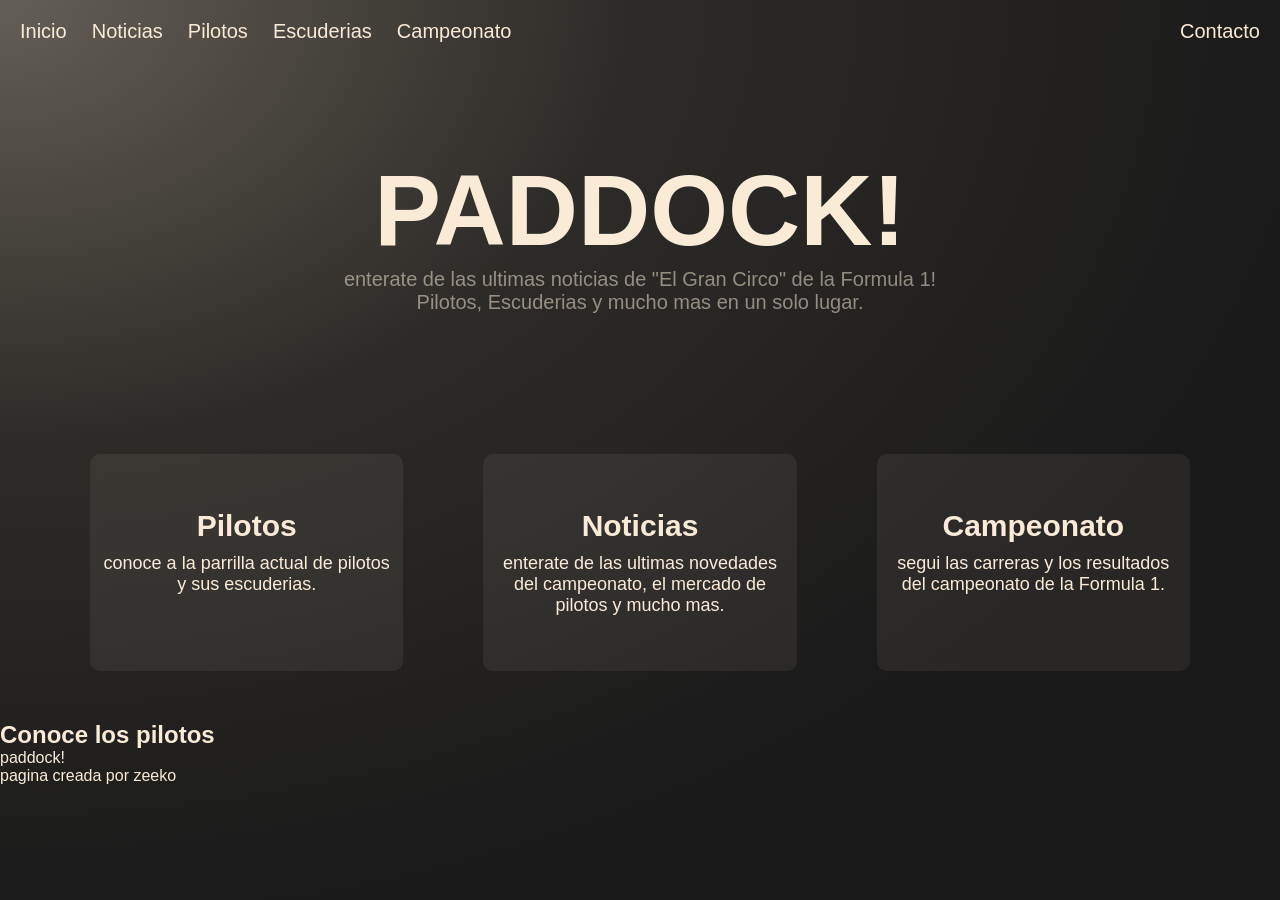
==== index.html @ 3dd5cec5 "styles.CSS aplique los primeros estilos con CSS en la pagina principal, aplique un degradado al fond" ====
<!doctype html>
<html lang="es">
  <head>
    <meta charset="UTF-8" />
    <meta name="viewport" content="width=device-width, initial-scale=1.0" />
    <title>PADDOCK!</title>
    <link rel="stylesheet" href="styles.css" />
  </head>
  <body>
    <header>
      <nav>
        <a href="index.html">Inicio</a>
        <a>Noticias</a>
        <a>Pilotos</a>
        <a>Escuderias</a>
        <a>Campeonato</a>
        <a id="a-contacto">Contacto</a>
      </nav>
    </header>

    <main>
      <section id="bienvenida">
        <h1>PADDOCK!</h1>
        <p>enterate de las ultimas noticias de "El Gran Circo" de la Formula 1! <br />Pilotos, Escuderias y mucho mas en un solo lugar.</p>
      </section>

      <section class="tarjetas">
        <a class="tarjeta" href="s">
          <h2>Pilotos</h2>
          <p>conoce a la parrilla actual de pilotos y sus escuderias.</p>
        </a>
        <a class="tarjeta">
          <h2>Noticias</h2>
          <p>enterate de las ultimas novedades del campeonato, el mercado de pilotos y mucho mas.</p>
        </a>
        <a class="tarjeta">
          <h2>Campeonato</h2>
          <p>segui las carreras y los resultados del campeonato de la Formula 1.</p>
        </a>
      </section>

      <section id="carrusel">
        <h2>Conoce los pilotos</h2>
        <div id="carruselImagenes"></div>
      </section>
    </main>

    <footer>
      <p>paddock!</p>
      <p>pagina creada por zeeko</p>
    </footer>
  </body>
</html>
---- styles.css ----
* {
  box-sizing: border-box;
  margin: 0;
  padding: 0;
}

html {
  font-family: sans-serif;
  color: antiquewhite;
}

body {
  min-height: 100vh;
  background-image: radial-gradient(ellipse at top left, rgb(100, 95, 85) 0%, rgb(45, 43, 40) 35%, rgb(25, 25, 25) 75%);
}

/* barra de navegacion: espaciado, padding, color, hover*/
nav {
  display: flex;
  gap: 25px;
  padding: 20px;
}

nav a {
  color: antiquewhite;

  cursor: pointer;
  font-size: 20px;
  text-decoration: none;
  transition: 0.25s;
}

nav a:hover {
  color: rgb(230, 154, 54);
}

#a-contacto {
  margin-left: auto;
}

/* titulo de la pagina, centrado, tamaño de textos (h1 y p), margen/espaciado, hover */
#bienvenida {
  margin-top: 90px;
  margin-bottom: 90px;
  text-align: center;
}

#bienvenida h1 {
  font-family: sans-serif;
  font-size: 100px;
  transition: 0.8s ease-in-out;
}

#bienvenida h1:hover {
  color: rgb(235, 169, 82);
  transform: scale(1.03); /*transform no modifica el espacio que el elemento ocupa, a diferencia de text-size*/
}

#bienvenida p {
  font-size: 20px;
  color: rgba(250, 235, 215, 0.524);
}

.tarjetas {
  max-width: 1200px;
  margin: auto;
  padding: 50px;

  display: flex;
  justify-content: center;
  gap: 80px;
}

.tarjeta {
  background-color: rgba(250, 235, 215, 0.067);
  text-align: center;

  padding: 55px 10px;

  border-radius: 10px;
  cursor: pointer;

  flex: 110;

  text-decoration: none;
  color: antiquewhite;

  transition: 0.5s ease;
}

.tarjeta h2 {
  padding-bottom: 10px;
  font-size: 30px;
}

.tarjeta p {
  font-size: 18px;
}

.tarjeta:hover {
  background-color: rgba(250, 235, 215, 0.174);
  transform: scale(1.03);

  color: rgb(249, 236, 219);
}

@media (max-width: 768px) {
  .tarjetas {
    margin-bottom: 1000px auto;
    padding: 50px;
    display: flex;
    flex-direction: column;
    justify-content: center;
    align-items: center;
    gap: 40px;
  }

  .tarjeta {
    text-align: center;
    padding: 40px;
    flex: 110;
    width: 300px;
  }
}
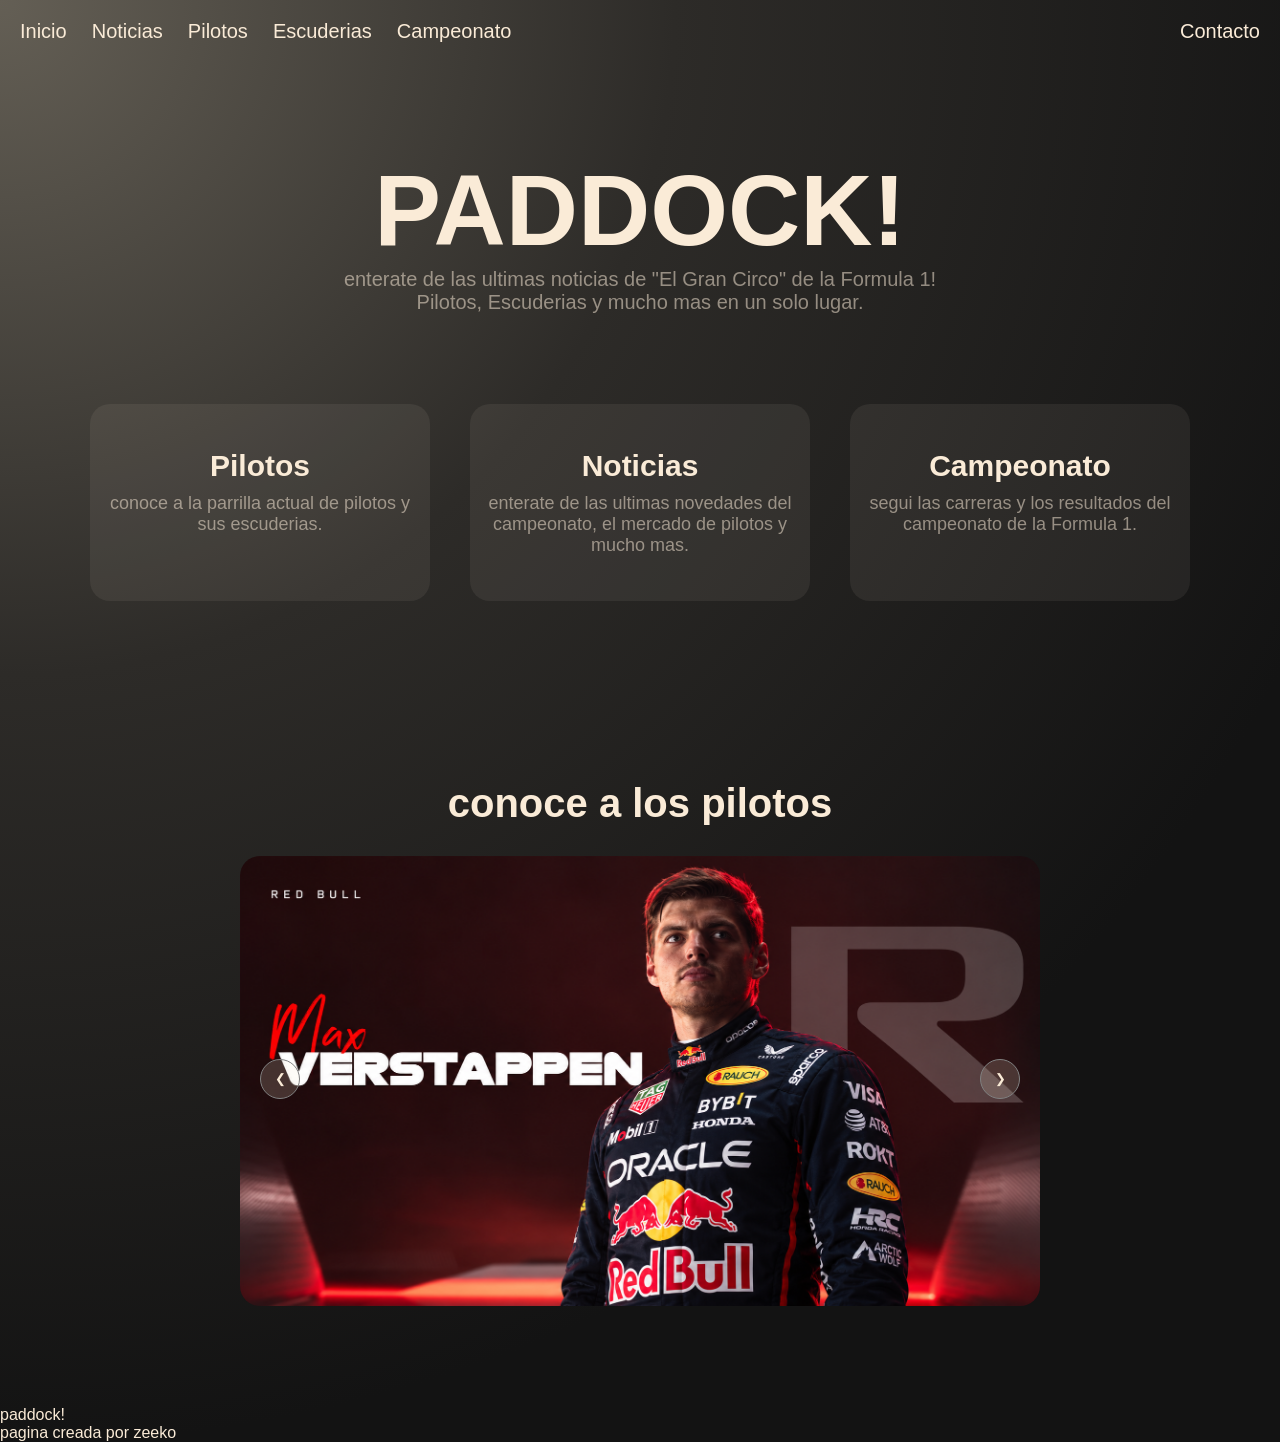
==== commit 527eae90: "Programe el carrusel con JS El script que controla el indice de un array que contiene los enlaces (s" ====
--- a/index.html
+++ b/index.html
@@ -5,6 +5,7 @@
     <meta name="viewport" content="width=device-width, initial-scale=1.0" />
     <title>PADDOCK!</title>
     <link rel="stylesheet" href="styles.css" />
+    <script src="script.js" defer></script>
   </head>
   <body>
     <header>
@@ -40,8 +41,12 @@
       </section>
 
       <section id="carrusel">
-        <h2>Conoce los pilotos</h2>
-        <div id="carruselImagenes"></div>
+        <h2>conoce a los pilotos</h2>
+        <div id="carruselImagenes">
+          <button type="button" id="anterior">❮</button>
+          <img src="./img/MV.png" alt="" />
+          <button type="button" id="siguiente">❯</button>
+        </div>
       </section>
     </main>
 
--- a/styles.css
+++ b/styles.css
@@ -7,11 +7,11 @@
 html {
   font-family: sans-serif;
   color: antiquewhite;
+  background-image: radial-gradient(circle at top left, rgb(100, 95, 85) 0%, rgb(45, 43, 40) 35%, rgb(19, 19, 19) 75%);
 }
 
 body {
   min-height: 100vh;
-  background-image: radial-gradient(ellipse at top left, rgb(100, 95, 85) 0%, rgb(45, 43, 40) 35%, rgb(25, 25, 25) 75%);
 }
 
 /* barra de navegacion: espaciado, padding, color, hover*/
@@ -41,19 +41,21 @@
 /* titulo de la pagina, centrado, tamaño de textos (h1 y p), margen/espaciado, hover */
 #bienvenida {
   margin-top: 90px;
-  margin-bottom: 90px;
+  margin-bottom: 40px;
   text-align: center;
 }
 
 #bienvenida h1 {
   font-family: sans-serif;
   font-size: 100px;
-  transition: 0.8s ease-in-out;
+  transition: 0.7s ease;
+  width: max-content;
+  margin: auto;
 }
 
 #bienvenida h1:hover {
-  color: rgb(235, 169, 82);
-  transform: scale(1.03); /*transform no modifica el espacio que el elemento ocupa, a diferencia de text-size*/
+  color: rgb(255, 214, 138);
+  transform: scale(1.015); /*transform no modifica el espacio que el elemento ocupa, a diferencia de text-size*/
 }
 
 #bienvenida p {
@@ -61,6 +63,7 @@
   color: rgba(250, 235, 215, 0.524);
 }
 
+/* seccion de las tarjetas <a>*/
 .tarjetas {
   max-width: 1200px;
   margin: auto;
@@ -68,19 +71,19 @@
 
   display: flex;
   justify-content: center;
-  gap: 80px;
+  gap: 40px;
 }
 
 .tarjeta {
   background-color: rgba(250, 235, 215, 0.067);
   text-align: center;
 
-  padding: 55px 10px;
+  padding: 45px 15px;
 
-  border-radius: 10px;
+  border-radius: 20px;
   cursor: pointer;
 
-  flex: 110;
+  flex: 1;
 
   text-decoration: none;
   color: antiquewhite;
@@ -95,6 +98,7 @@
 
 .tarjeta p {
   font-size: 18px;
+  color: rgba(250, 235, 215, 0.524);
 }
 
 .tarjeta:hover {
@@ -102,6 +106,76 @@
   transform: scale(1.03);
 
   color: rgb(249, 236, 219);
+}
+
+/*carrusel*/
+
+#carrusel {
+  margin: 50px auto;
+  padding: 50px;
+
+  display: flex;
+  flex-direction: column;
+  justify-content: center;
+  align-items: center;
+}
+
+#carrusel h2 {
+  font-size: 40px;
+  padding: 30px;
+}
+
+#carruselImagenes {
+  background-color: rgba(250, 235, 215, 0.174);
+  width: 100%;
+  max-width: 800px;
+  aspect-ratio: 16/9;
+
+  border-radius: 20px;
+  position: relative;
+
+  overflow: hidden;
+}
+
+#carruselImagenes img {
+  width: 100%;
+  height: 100%;
+  object-fit: cover;
+  transition: opacity 0.5s ease;
+}
+
+/*botones del carrusel*/
+#carruselImagenes button {
+  width: 40px;
+  aspect-ratio: 1/1;
+  padding: 10px;
+  border-radius: 50%;
+  cursor: pointer;
+
+  background-color: rgba(250, 235, 215, 0.174);
+  border: 1px solid grey;
+
+  color: antiquewhite;
+
+  transition: 0.5s;
+}
+
+#carruselImagenes button:hover {
+  background-color: rgba(250, 235, 215, 0.271);
+
+  transform: scale(1.1);
+}
+
+#anterior {
+  position: absolute;
+  left: 20px;
+  top: 45%;
+}
+
+#siguiente {
+  position: absolute;
+  right: 20px;
+  top: 45%;
 }
 
 @media (max-width: 768px) {
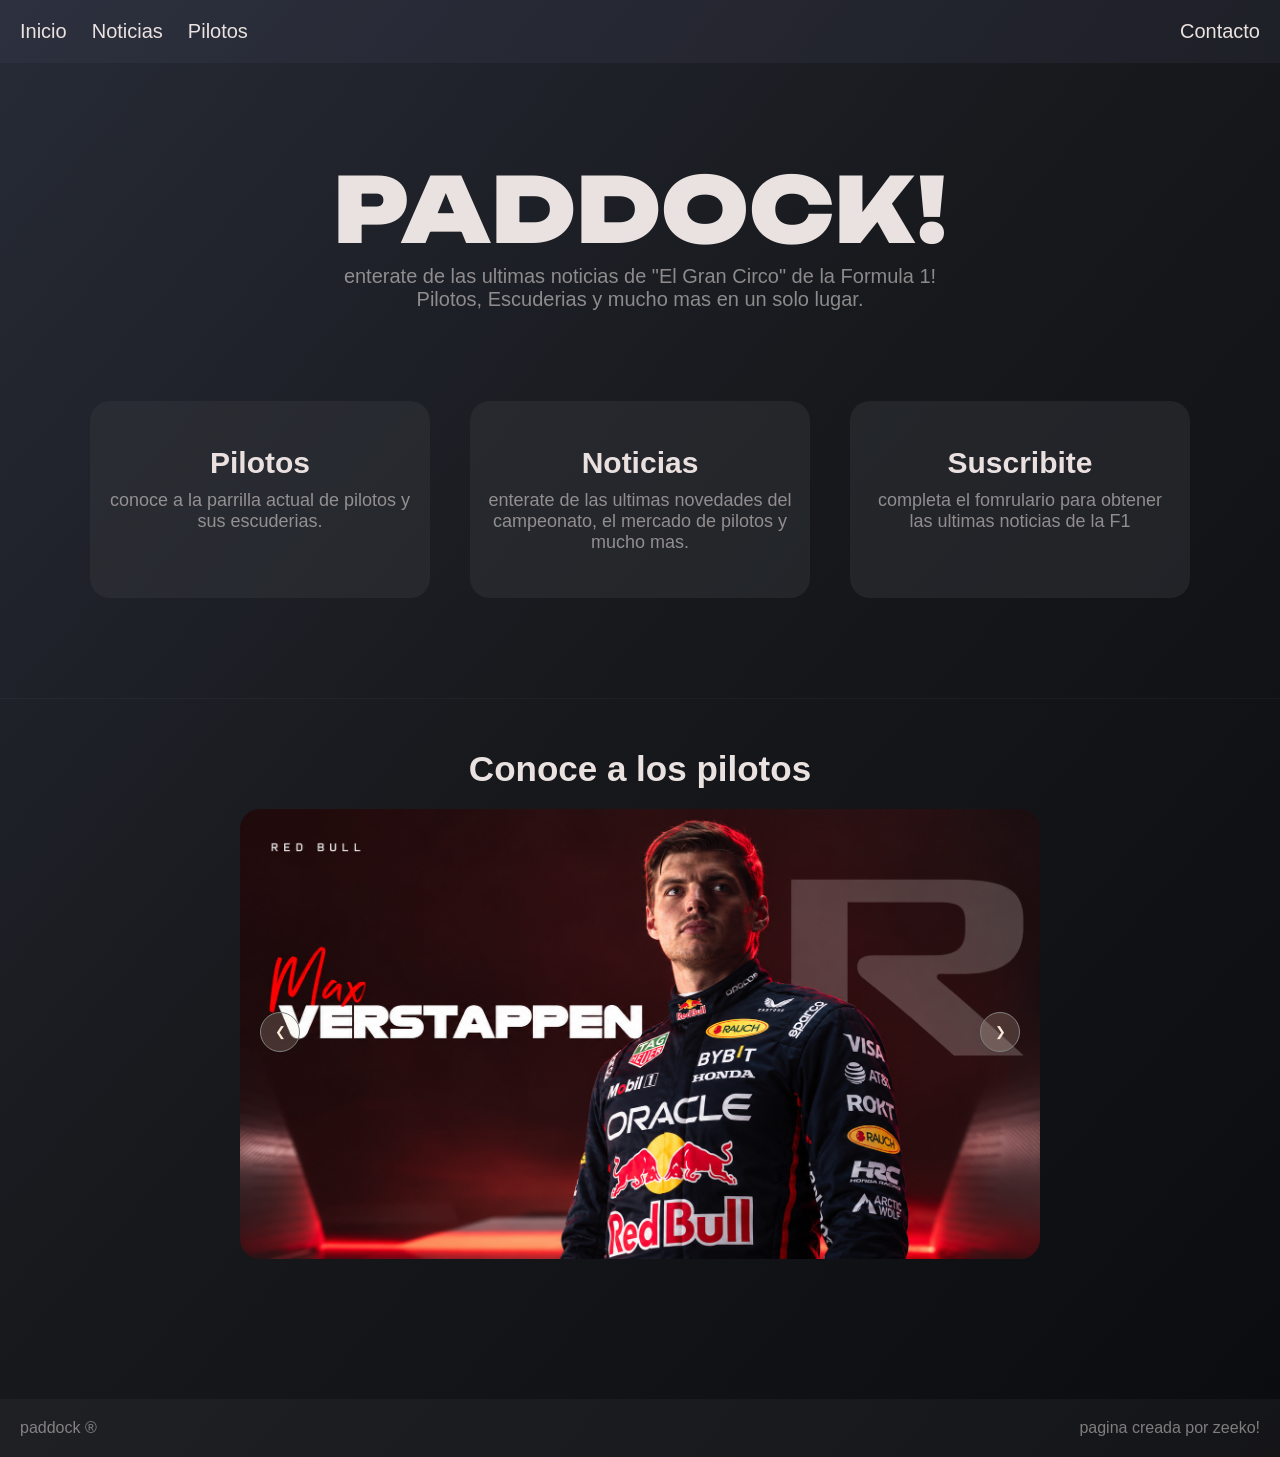
==== commit 902ac9ee: "Segunda pagina "Noticias" y mas imagenes para el carrusel cree la segunda pagina de Noticias, es una" ====
--- a/index.html
+++ b/index.html
@@ -6,15 +6,16 @@
     <title>PADDOCK!</title>
     <link rel="stylesheet" href="styles.css" />
     <script src="script.js" defer></script>
+
+    <link href="https://fonts.googleapis.com/css2?family=Unbounded:wght@700&display=swap" rel="stylesheet" />
+    <link href="https://fonts.googleapis.com/css2?family=Outfit:wght@800&display=swap" rel="stylesheet" />
   </head>
   <body>
     <header>
       <nav>
         <a href="index.html">Inicio</a>
-        <a>Noticias</a>
-        <a>Pilotos</a>
-        <a>Escuderias</a>
-        <a>Campeonato</a>
+        <a href="noticias.html">Noticias</a>
+        <a href="#carrusel">Pilotos</a>
         <a id="a-contacto">Contacto</a>
       </nav>
     </header>
@@ -26,7 +27,7 @@
       </section>
 
       <section class="tarjetas">
-        <a class="tarjeta" href="s">
+        <a class="tarjeta" href="#carrusel">
           <h2>Pilotos</h2>
           <p>conoce a la parrilla actual de pilotos y sus escuderias.</p>
         </a>
@@ -35,13 +36,13 @@
           <p>enterate de las ultimas novedades del campeonato, el mercado de pilotos y mucho mas.</p>
         </a>
         <a class="tarjeta">
-          <h2>Campeonato</h2>
-          <p>segui las carreras y los resultados del campeonato de la Formula 1.</p>
+          <h2>Suscribite</h2>
+          <p>completa el fomrulario para obtener las ultimas noticias de la F1</p>
         </a>
       </section>
 
       <section id="carrusel">
-        <h2>conoce a los pilotos</h2>
+        <h2>Conoce a los pilotos</h2>
         <div id="carruselImagenes">
           <button type="button" id="anterior">❮</button>
           <img src="./img/MV.png" alt="" />
@@ -51,8 +52,8 @@
     </main>
 
     <footer>
-      <p>paddock!</p>
-      <p>pagina creada por zeeko</p>
+      <p>paddock ®</p>
+      <p>pagina creada por zeeko!</p>
     </footer>
   </body>
 </html>
--- a/styles.css
+++ b/styles.css
@@ -6,23 +6,28 @@
 
 html {
   font-family: sans-serif;
-  color: antiquewhite;
-  background-image: radial-gradient(circle at top left, rgb(100, 95, 85) 0%, rgb(45, 43, 40) 35%, rgb(19, 19, 19) 75%);
+  color: #eae2e0;
+  background: linear-gradient(to bottom right, #272b36 0%, #17191d 45%, #0b0c0f 100%);
+  /*background-image: radial-gradient(circle at top left, rgb(100, 95, 85) 0%, rgb(45, 43, 40) 35%, rgb(19, 19, 19) 75%);*/
+
+  scroll-behavior: smooth;
 }
 
 body {
   min-height: 100vh;
-}
-
-/* barra de navegacion: espaciado, padding, color, hover*/
+  position: relative;
+}
+
+/* barra de navegacion: espaciado, padding, color, hover (todas las paginas)*/
 nav {
   display: flex;
   gap: 25px;
   padding: 20px;
+  background-color: rgba(71, 71, 97, 0.19);
 }
 
 nav a {
-  color: antiquewhite;
+  color: #eae2e0;
 
   cursor: pointer;
   font-size: 20px;
@@ -31,14 +36,16 @@
 }
 
 nav a:hover {
-  color: rgb(230, 154, 54);
+  color: #e53935;
 }
 
 #a-contacto {
   margin-left: auto;
 }
 
-/* titulo de la pagina, centrado, tamaño de textos (h1 y p), margen/espaciado, hover */
+/*===============PAGINA PRINCIPAL=================*/
+
+/* logotipo-titulo, centrado, tamaño de textos (h1 y p), margen/espaciado, hover */
 #bienvenida {
   margin-top: 90px;
   margin-bottom: 40px;
@@ -46,21 +53,22 @@
 }
 
 #bienvenida h1 {
-  font-family: sans-serif;
-  font-size: 100px;
+  font-family: "Unbounded", serif;
+  font-weight: 900;
+
+  font-size: 90px;
   transition: 0.7s ease;
   width: max-content;
   margin: auto;
 }
 
 #bienvenida h1:hover {
-  color: rgb(255, 214, 138);
   transform: scale(1.015); /*transform no modifica el espacio que el elemento ocupa, a diferencia de text-size*/
 }
 
 #bienvenida p {
   font-size: 20px;
-  color: rgba(250, 235, 215, 0.524);
+  color: #eae2e08e;
 }
 
 /* seccion de las tarjetas <a>*/
@@ -75,7 +83,7 @@
 }
 
 .tarjeta {
-  background-color: rgba(250, 235, 215, 0.067);
+  background-color: #35373d6f;
   text-align: center;
 
   padding: 45px 15px;
@@ -86,7 +94,7 @@
   flex: 1;
 
   text-decoration: none;
-  color: antiquewhite;
+  color: #eae0e0;
 
   transition: 0.5s ease;
 }
@@ -98,14 +106,12 @@
 
 .tarjeta p {
   font-size: 18px;
-  color: rgba(250, 235, 215, 0.524);
+  color: #eae0e08e;
 }
 
 .tarjeta:hover {
-  background-color: rgba(250, 235, 215, 0.174);
+  background-color: #35373dfd;
   transform: scale(1.03);
-
-  color: rgb(249, 236, 219);
 }
 
 /*carrusel*/
@@ -114,6 +120,8 @@
   margin: 50px auto;
   padding: 50px;
 
+  border-top: 1px solid rgba(128, 128, 128, 0.068);
+
   display: flex;
   flex-direction: column;
   justify-content: center;
@@ -121,8 +129,8 @@
 }
 
 #carrusel h2 {
-  font-size: 40px;
-  padding: 30px;
+  font-size: 35px;
+  margin-bottom: 20px;
 }
 
 #carruselImagenes {
@@ -178,6 +186,63 @@
   top: 45%;
 }
 
+/*footer, posicionamiento, contenido (todas las paginas)*/
+footer {
+  position: relative;
+  bottom: 0;
+
+  padding: 20px;
+  margin-top: 90px;
+  background-color: rgba(88, 88, 88, 0.13);
+
+  display: flex;
+  justify-content: space-between;
+}
+
+footer p {
+  opacity: 50%;
+}
+
+/*===============PAGINA NOTICIAS=================*/
+
+/* titulo de la seccion noticias */
+#noticias h2 {
+  text-align: center;
+  font-size: 35px;
+  margin: 50px;
+}
+
+/*contenedor de las noticias*/
+#contenedor-noticias {
+  max-width: 1200px;
+
+  margin: 20px auto;
+  padding: 0 30px;
+
+  display: flex;
+  gap: 30px;
+}
+
+.noticia {
+  background-color: rgba(88, 88, 88, 0.13);
+  border-radius: 10px;
+
+  padding: 15px;
+  display: flex;
+  flex-direction: column;
+  align-items: center;
+
+  flex: 1;
+}
+
+.noticia img {
+  aspect-ratio: 16/9;
+  width: 100%;
+  border-radius: 10px;
+  margin-bottom: 20px;
+}
+
+/*media query pagina principal*/
 @media (max-width: 768px) {
   .tarjetas {
     margin-bottom: 1000px auto;
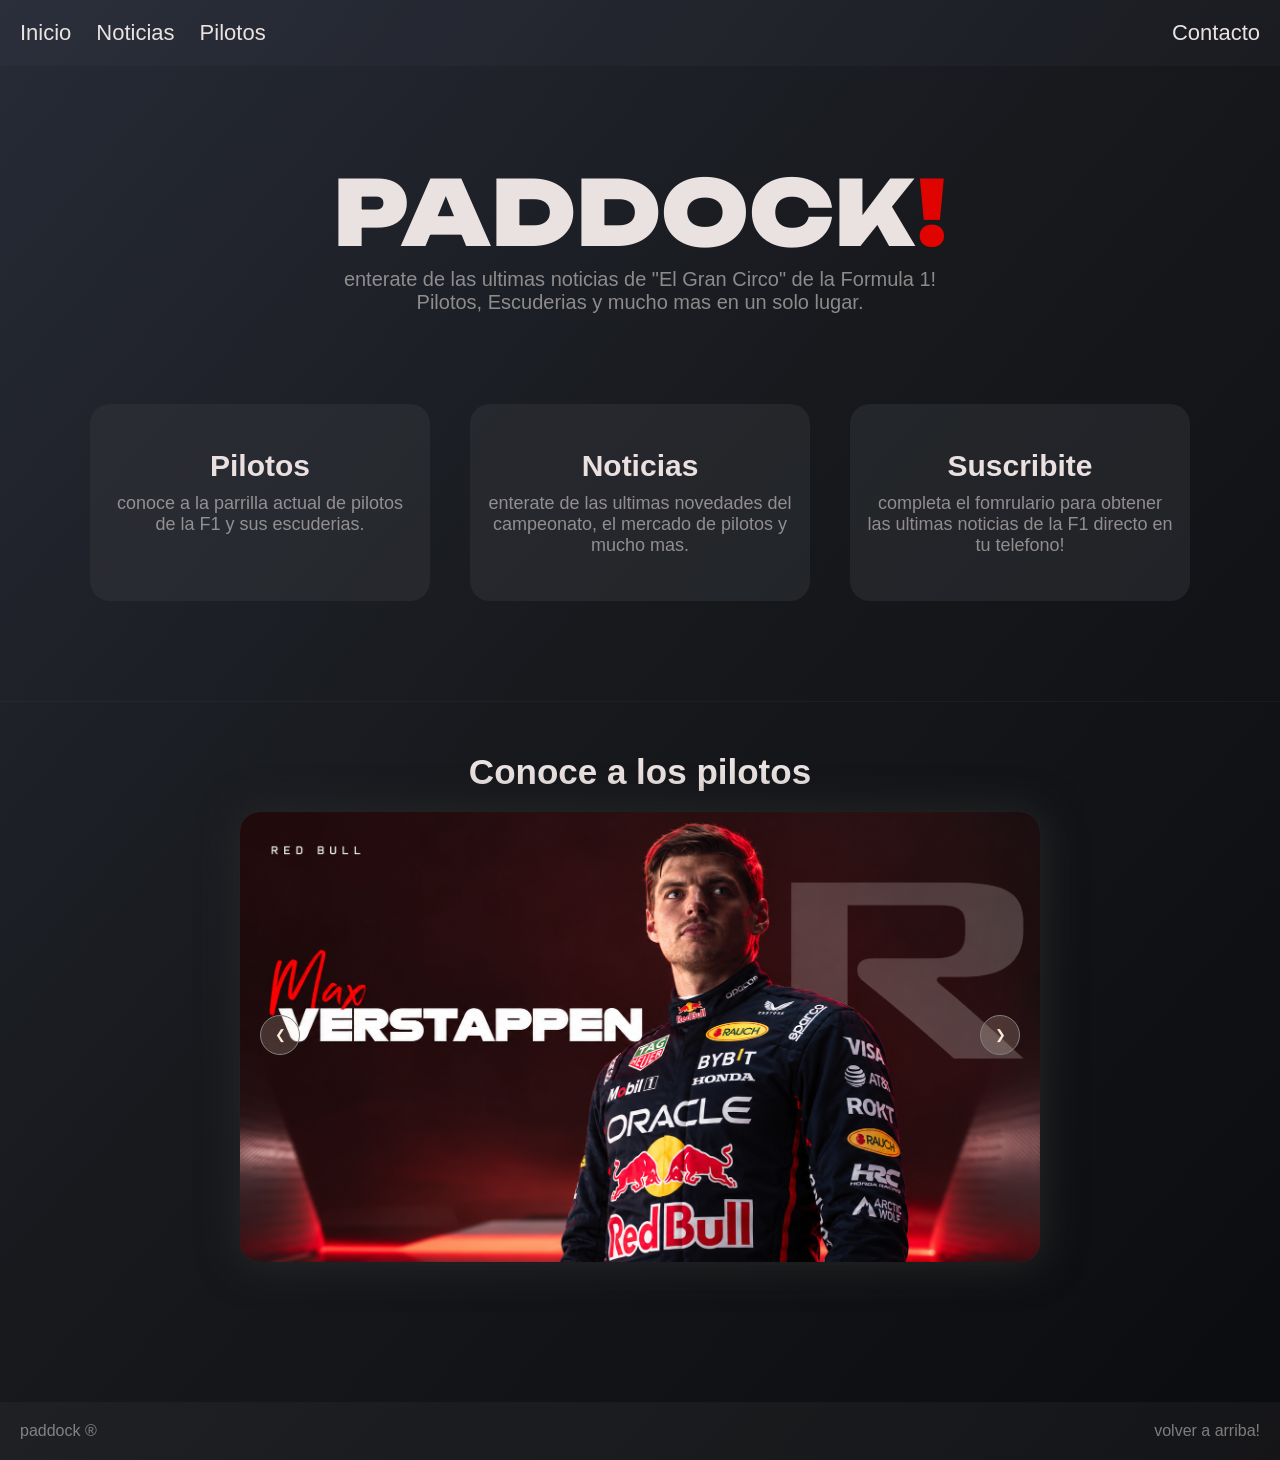
==== commit 3d70fc5c: "Actualizacion de la seccion Noticias cambie la dinamica de esta seccion, hice que las noticias no se" ====
--- a/index.html
+++ b/index.html
@@ -22,22 +22,24 @@
 
     <main>
       <section id="bienvenida">
-        <h1>PADDOCK!</h1>
-        <p>enterate de las ultimas noticias de "El Gran Circo" de la Formula 1! <br />Pilotos, Escuderias y mucho mas en un solo lugar.</p>
+        <h1>PADDOCK<span id="rojo">!</span></h1>
+        <p>enterate de las ultimas noticias de "El Gran Circo" de la Formula 1!</p>
+        <p>Pilotos, Escuderias y mucho mas en un solo lugar.</p>
       </section>
 
       <section class="tarjetas">
         <a class="tarjeta" href="#carrusel">
+          <img src="./img/" alt="" />
           <h2>Pilotos</h2>
-          <p>conoce a la parrilla actual de pilotos y sus escuderias.</p>
+          <p>conoce a la parrilla actual de pilotos de la F1 y sus escuderias.</p>
         </a>
-        <a class="tarjeta">
+        <a class="tarjeta" href="noticias.html">
           <h2>Noticias</h2>
           <p>enterate de las ultimas novedades del campeonato, el mercado de pilotos y mucho mas.</p>
         </a>
         <a class="tarjeta">
           <h2>Suscribite</h2>
-          <p>completa el fomrulario para obtener las ultimas noticias de la F1</p>
+          <p>completa el fomrulario para obtener las ultimas noticias de la F1 directo en tu telefono!</p>
         </a>
       </section>
 
@@ -53,7 +55,7 @@
 
     <footer>
       <p>paddock ®</p>
-      <p>pagina creada por zeeko!</p>
+      <a href="index.html">volver a arriba!</a>
     </footer>
   </body>
 </html>
--- a/styles.css
+++ b/styles.css
@@ -23,20 +23,21 @@
   display: flex;
   gap: 25px;
   padding: 20px;
-  background-color: rgba(71, 71, 97, 0.19);
+  background-color: rgba(86, 86, 117, 0.08);
 }
 
 nav a {
   color: #eae2e0;
 
   cursor: pointer;
-  font-size: 20px;
+  font-size: 22px;
   text-decoration: none;
   transition: 0.25s;
 }
 
 nav a:hover {
-  color: #e53935;
+  color: #df0400;
+  transform: scale(1.03);
 }
 
 #a-contacto {
@@ -57,13 +58,13 @@
   font-weight: 900;
 
   font-size: 90px;
-  transition: 0.7s ease;
+  transition: 0.9s ease;
   width: max-content;
   margin: auto;
 }
 
 #bienvenida h1:hover {
-  transform: scale(1.015); /*transform no modifica el espacio que el elemento ocupa, a diferencia de text-size*/
+  transform: scale(1.025); /*transform no modifica el espacio que el elemento ocupa, a diferencia de text-size*/
 }
 
 #bienvenida p {
@@ -71,6 +72,9 @@
   color: #eae2e08e;
 }
 
+#rojo {
+  color: #df0400;
+}
 /* seccion de las tarjetas <a>*/
 .tarjetas {
   max-width: 1200px;
@@ -79,10 +83,15 @@
 
   display: flex;
   justify-content: center;
+  flex-wrap: wrap;
+
   gap: 40px;
 }
 
 .tarjeta {
+  max-width: 370px;
+  min-width: 300px;
+
   background-color: #35373d6f;
   text-align: center;
 
@@ -90,6 +99,10 @@
 
   border-radius: 20px;
   cursor: pointer;
+
+  display: flex;
+  flex-direction: column;
+  align-items: center;
 
   flex: 1;
 
@@ -143,6 +156,8 @@
   position: relative;
 
   overflow: hidden;
+
+  box-shadow: 1px 1px 40px rgb(41, 41, 41);
 }
 
 #carruselImagenes img {
@@ -203,16 +218,29 @@
   opacity: 50%;
 }
 
+footer a {
+  opacity: 50%;
+  color: #eae2e0;
+  text-decoration: none;
+
+  transition: 0.5s ease;
+}
+
+footer a:hover {
+  opacity: 100%;
+  color: #eae2e0;
+}
+
 /*===============PAGINA NOTICIAS=================*/
 
-/* titulo de la seccion noticias */
-#noticias h2 {
+/*contenedor de las noticias*/
+#noticias > h2 {
   text-align: center;
-  font-size: 35px;
-  margin: 50px;
-}
-
-/*contenedor de las noticias*/
+  font-size: 45px;
+  padding-top: 30px;
+  padding-bottom: 30px;
+}
+
 #contenedor-noticias {
   max-width: 1200px;
 
@@ -221,25 +249,73 @@
 
   display: flex;
   gap: 30px;
+  flex-wrap: wrap;
 }
 
 .noticia {
   background-color: rgba(88, 88, 88, 0.13);
   border-radius: 10px;
 
-  padding: 15px;
+  min-width: 400px;
+
+  padding: 15px 15px 55px 15px;
+
   display: flex;
   flex-direction: column;
-  align-items: center;
 
   flex: 1;
-}
-
-.noticia img {
+
+  position: relative;
+
+  transition: all 0.5s ease-in-out;
+}
+
+.contenedor-img {
   aspect-ratio: 16/9;
+
+  border-radius: 10px;
+  overflow: hidden;
+}
+
+.noticia:hover {
+  transform: scale(1.02);
+  background: linear-gradient(to bottom right, #363d4fdd 0%, #26292eca 45%, #303646c6 100%);
+}
+
+.contenedor-img img {
   width: 100%;
-  border-radius: 10px;
-  margin-bottom: 20px;
+  height: 100%;
+
+  aspect-ratio: 16/9;
+
+  object-fit: cover;
+  object-position: center;
+}
+
+/*elementos de cada noticia, titulo y parrafo*/
+.noticia h2 {
+  font-size: 40px;
+
+  text-align: start;
+
+  padding: 20px 0 20px 0px;
+}
+
+.noticia p {
+  padding-top: 7px;
+
+  font-size: 23px;
+  color: #eae2e0da;
+}
+
+.info {
+  font-size: 15px;
+  text-align: end;
+  color: #eae2e046;
+
+  position: absolute;
+  bottom: 10px;
+  right: 15px;
 }
 
 /*media query pagina principal*/
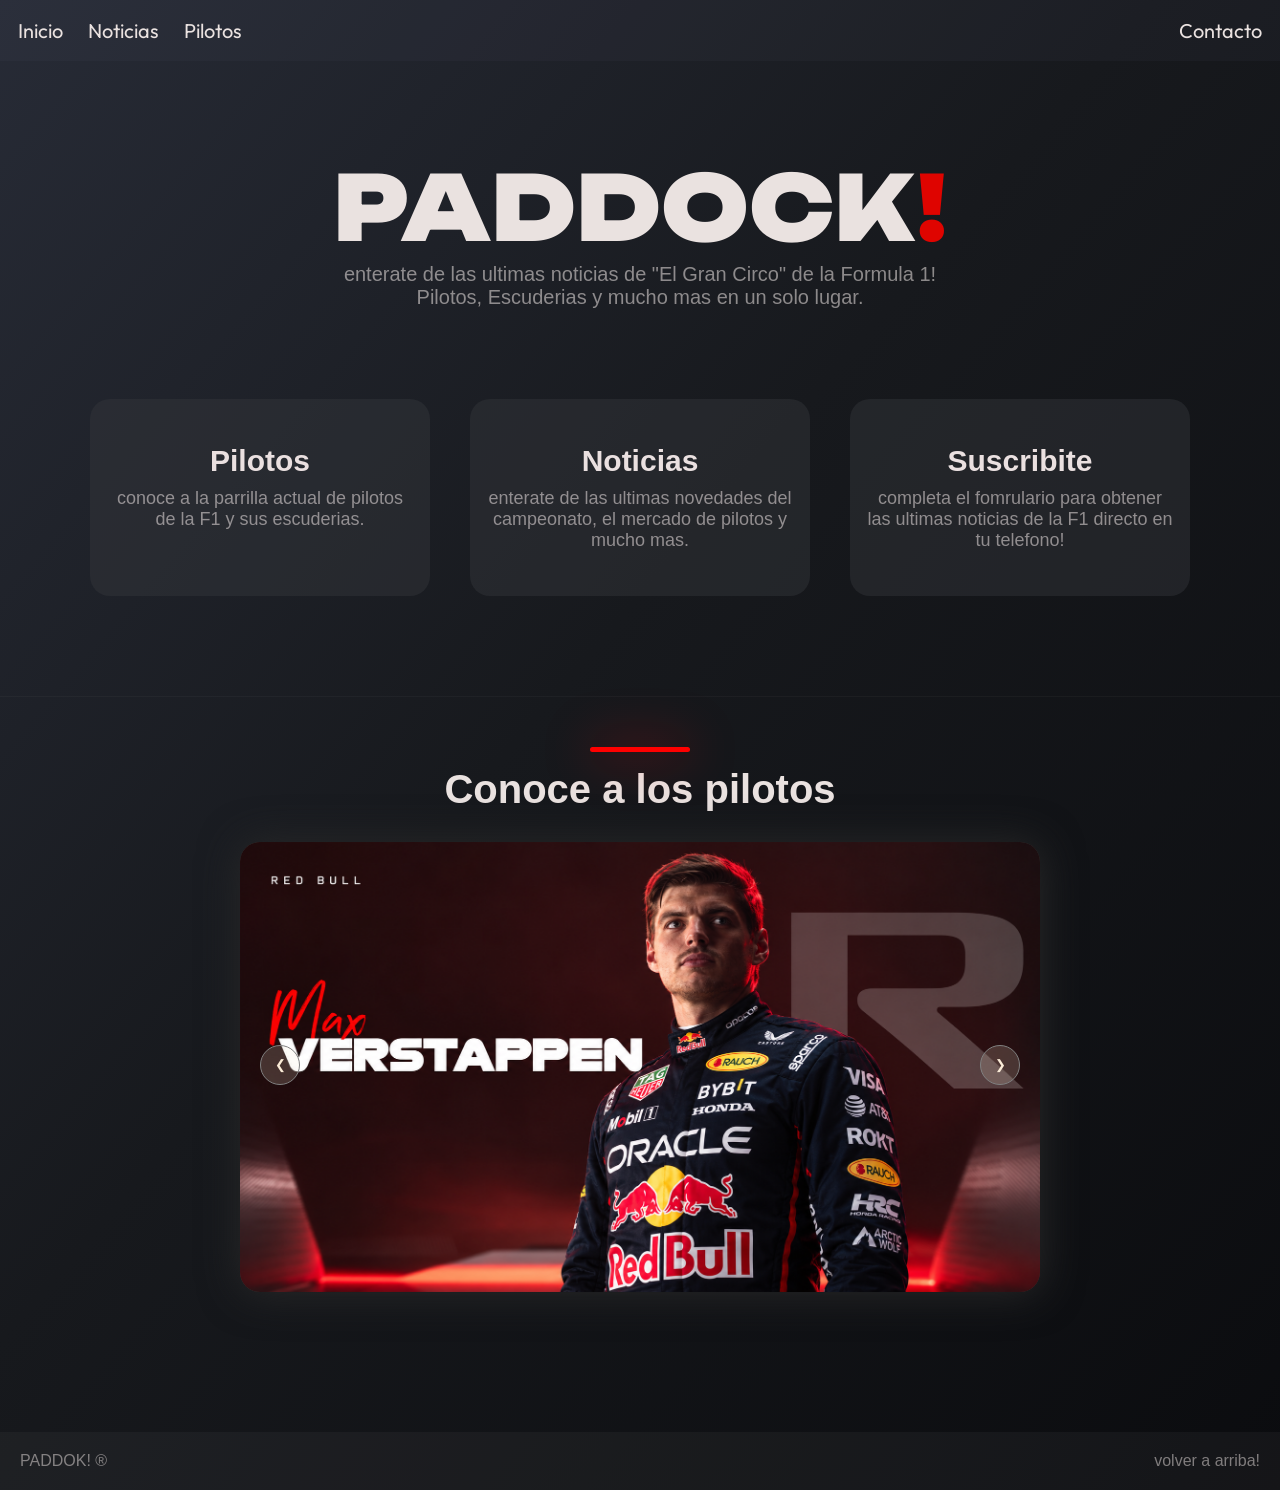
==== commit 83039e91: "Tercer pagina "contacto" Cree la tercer pagina "contacto" que tiene como principal contenido un form" ====
--- a/index.html
+++ b/index.html
@@ -8,21 +8,21 @@
     <script src="script.js" defer></script>
 
     <link href="https://fonts.googleapis.com/css2?family=Unbounded:wght@700&display=swap" rel="stylesheet" />
-    <link href="https://fonts.googleapis.com/css2?family=Outfit:wght@800&display=swap" rel="stylesheet" />
+    <link href="https://fonts.googleapis.com/css2?family=Outfit:wght@400;600;700;800&display=swap" rel="stylesheet" />
   </head>
   <body>
     <header>
       <nav>
         <a href="index.html">Inicio</a>
         <a href="noticias.html">Noticias</a>
-        <a href="#carrusel">Pilotos</a>
-        <a id="a-contacto">Contacto</a>
+        <a href="index.html#carrusel">Pilotos</a>
+        <a href="contacto.html" id="a-contacto">Contacto</a>
       </nav>
     </header>
 
     <main>
       <section id="bienvenida">
-        <h1>PADDOCK<span id="rojo">!</span></h1>
+        <h1>PADDOCK<span class="rojo">!</span></h1>
         <p>enterate de las ultimas noticias de "El Gran Circo" de la Formula 1!</p>
         <p>Pilotos, Escuderias y mucho mas en un solo lugar.</p>
       </section>
@@ -37,7 +37,7 @@
           <h2>Noticias</h2>
           <p>enterate de las ultimas novedades del campeonato, el mercado de pilotos y mucho mas.</p>
         </a>
-        <a class="tarjeta">
+        <a class="tarjeta" href="contacto.html">
           <h2>Suscribite</h2>
           <p>completa el fomrulario para obtener las ultimas noticias de la F1 directo en tu telefono!</p>
         </a>
@@ -54,7 +54,7 @@
     </main>
 
     <footer>
-      <p>paddock ®</p>
+      <p>PADDOK! ®</p>
       <a href="index.html">volver a arriba!</a>
     </footer>
   </body>
--- a/styles.css
+++ b/styles.css
@@ -22,26 +22,43 @@
 nav {
   display: flex;
   gap: 25px;
-  padding: 20px;
+  padding: 18px;
   background-color: rgba(86, 86, 117, 0.08);
+
+  font-family: "Outfit", sans-serif;
 }
 
 nav a {
   color: #eae2e0;
 
   cursor: pointer;
-  font-size: 22px;
+  font-size: 20px;
+  font-family: "Outfit";
   text-decoration: none;
   transition: 0.25s;
+
+  position: relative;
 }
 
 nav a:hover {
-  color: #df0400;
-  transform: scale(1.03);
+  color: #ff0000;
+  transform: scale(1.01);
 }
 
 #a-contacto {
   margin-left: auto;
+}
+
+.marcador:after {
+  content: "";
+  width: 100%;
+  height: 5px;
+
+  border-radius: 0px;
+  background-color: #df0400;
+
+  position: absolute;
+  top: 20px;
 }
 
 /*===============PAGINA PRINCIPAL=================*/
@@ -54,7 +71,7 @@
 }
 
 #bienvenida h1 {
-  font-family: "Unbounded", serif;
+  font-family: "Unbounded", sans-serif;
   font-weight: 900;
 
   font-size: 90px;
@@ -72,9 +89,10 @@
   color: #eae2e08e;
 }
 
-#rojo {
+.rojo {
   color: #df0400;
 }
+
 /* seccion de las tarjetas <a>*/
 .tarjetas {
   max-width: 1200px;
@@ -89,7 +107,7 @@
 }
 
 .tarjeta {
-  max-width: 370px;
+  max-width: 350px;
   min-width: 300px;
 
   background-color: #35373d6f;
@@ -142,8 +160,27 @@
 }
 
 #carrusel h2 {
-  font-size: 35px;
-  margin-bottom: 20px;
+  font-size: 40px;
+  margin: 20px 0px 30px 0px;
+
+  position: relative;
+}
+
+#carrusel h2::before {
+  content: "";
+  width: 100px;
+  height: 5px;
+
+  border-radius: 10px;
+  background-color: red;
+
+  box-shadow: red 0px 0px 50px;
+
+  position: absolute;
+  bottom: 60px;
+
+  left: 50%;
+  transform: translateX(-50%);
 }
 
 #carruselImagenes {
@@ -164,7 +201,11 @@
   width: 100%;
   height: 100%;
   object-fit: cover;
-  transition: opacity 0.5s ease;
+  transition: 0.7s ease;
+}
+
+#carruselImagenes img:hover {
+  transform: scale(1.05);
 }
 
 /*botones del carrusel*/
@@ -181,6 +222,7 @@
   color: antiquewhite;
 
   transition: 0.5s;
+  z-index: 1;
 }
 
 #carruselImagenes button:hover {
@@ -236,9 +278,28 @@
 /*contenedor de las noticias*/
 #noticias > h2 {
   text-align: center;
-  font-size: 45px;
+  font-size: 40px;
   padding-top: 30px;
   padding-bottom: 30px;
+
+  position: relative;
+
+  display: block;
+}
+
+#noticias > h2::before {
+  content: "";
+  width: 180px;
+  height: 5px;
+  border-radius: 5px;
+
+  background: linear-gradient(to right, red, rgb(134, 0, 0));
+
+  position: absolute;
+  top: 80px;
+
+  left: 50%;
+  transform: translateX(-50%);
 }
 
 #contenedor-noticias {
@@ -316,6 +377,112 @@
   position: absolute;
   bottom: 10px;
   right: 15px;
+}
+
+/*================= FORMULARIO =================*/
+
+.titulo {
+  text-align: center;
+  font-size: 40px;
+  padding-top: 60px;
+  padding-bottom: 0px;
+
+  position: relative;
+}
+
+.titulo::before {
+  content: "";
+  width: 80px;
+  height: 5px;
+  border-radius: 5px;
+
+  background: linear-gradient(to right, red, rgb(134, 0, 0));
+
+  position: absolute;
+  bottom: 60px;
+
+  left: 50%;
+  transform: translateX(-50%);
+}
+
+#parrafo {
+  text-align: center;
+  font-size: 18px;
+  color: #eae0e08e;
+  margin-bottom: 40px;
+}
+
+#formulario {
+  width: 100%;
+  max-width: 500px;
+
+  padding: 35px;
+  margin: auto;
+
+  border: 1px solid #51586d;
+  border-radius: 15px;
+
+  display: flex;
+  flex-direction: column;
+
+  background: linear-gradient(to bottom right, #272c36 0%, #14171c 70%);
+}
+
+#formulario input {
+  height: 45px;
+  padding: 0 15px;
+
+  margin-bottom: 20px;
+  border-radius: 10px;
+
+  color: white;
+  font-size: 16px;
+
+  border: 1px solid #49515c;
+  background-color: #14171de7;
+  transition: 0.3s;
+}
+
+#formulario label {
+  font-size: 16px;
+  font-weight: 600;
+
+  padding-bottom: 7px;
+  font-family: "Outfit", sans-serif;
+}
+
+#formulario input:focus {
+  border-color: #df0400;
+  outline: none;
+}
+
+/*titulo y parrafo dentro del form*/
+#formulario h3 {
+  font-family: "Outfit", sans-serif;
+  font-size: 30px;
+}
+
+#formulario p {
+  padding-bottom: 35px;
+  font-size: 17px;
+  font-family: "Outfit", sans-serif;
+
+  color: #eae0e08e;
+}
+
+#boton {
+  padding: 15px;
+  border-radius: 10px;
+
+  border-style: none;
+  background-color: #cd0100;
+  color: white;
+
+  font-family: "Outfit", sans-serif;
+  font-size: 16px;
+  font-weight: 600;
+
+  cursor: pointer;
 }
 
 /*media query pagina principal*/
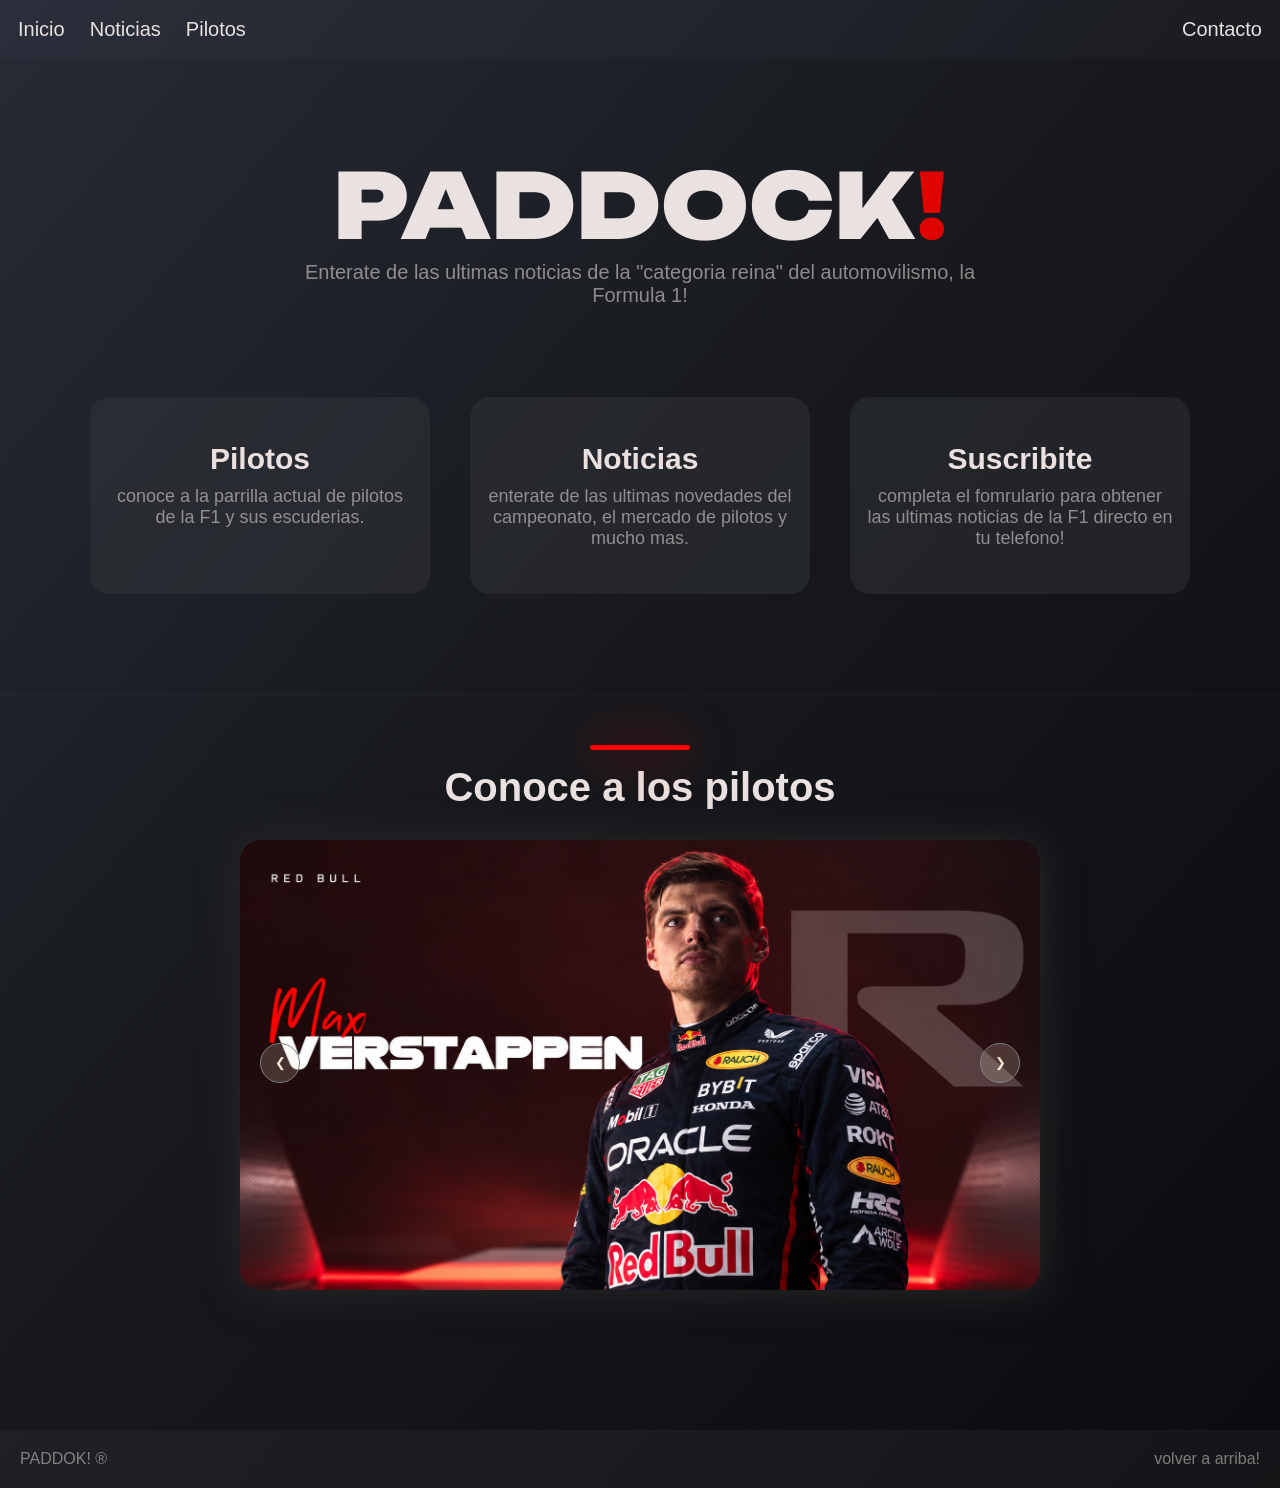
==== commit 6ebad1c3: "Diseño responsive de la pagina principal Cree una media query de 670px para pantallas pequeñas y rea" ====
--- a/index.html
+++ b/index.html
@@ -16,20 +16,18 @@
         <a href="index.html">Inicio</a>
         <a href="noticias.html">Noticias</a>
         <a href="index.html#carrusel">Pilotos</a>
-        <a href="contacto.html" id="a-contacto">Contacto</a>
+        <a href="contacto.html" class="a-contacto">Contacto</a>
       </nav>
     </header>
 
     <main>
       <section id="bienvenida">
         <h1>PADDOCK<span class="rojo">!</span></h1>
-        <p>enterate de las ultimas noticias de "El Gran Circo" de la Formula 1!</p>
-        <p>Pilotos, Escuderias y mucho mas en un solo lugar.</p>
+        <p>Enterate de las ultimas noticias de la "categoria reina" del automovilismo, la Formula 1!</p>
       </section>
 
       <section class="tarjetas">
         <a class="tarjeta" href="#carrusel">
-          <img src="./img/" alt="" />
           <h2>Pilotos</h2>
           <p>conoce a la parrilla actual de pilotos de la F1 y sus escuderias.</p>
         </a>
--- a/styles.css
+++ b/styles.css
@@ -24,8 +24,6 @@
   gap: 25px;
   padding: 18px;
   background-color: rgba(86, 86, 117, 0.08);
-
-  font-family: "Outfit", sans-serif;
 }
 
 nav a {
@@ -33,7 +31,7 @@
 
   cursor: pointer;
   font-size: 20px;
-  font-family: "Outfit";
+  font-family: sans-serif;
   text-decoration: none;
   transition: 0.25s;
 
@@ -45,7 +43,7 @@
   transform: scale(1.01);
 }
 
-#a-contacto {
+.a-contacto {
   margin-left: auto;
 }
 
@@ -87,6 +85,8 @@
 #bienvenida p {
   font-size: 20px;
   color: #eae2e08e;
+  max-width: 690px;
+  margin: auto;
 }
 
 .rojo {
@@ -293,7 +293,7 @@
   height: 5px;
   border-radius: 5px;
 
-  background: linear-gradient(to right, red, rgb(134, 0, 0));
+  background: linear-gradient(to right, rgb(253, 9, 9), rgb(174, 2, 2));
 
   position: absolute;
   top: 80px;
@@ -381,6 +381,7 @@
 
 /*================= FORMULARIO =================*/
 
+/*titulo y subtitulo fuera del formulario*/
 .titulo {
   text-align: center;
   font-size: 40px;
@@ -397,6 +398,7 @@
   border-radius: 5px;
 
   background: linear-gradient(to right, red, rgb(134, 0, 0));
+  box-shadow: 0px 0px 30px rgba(255, 0, 0, 0.404);
 
   position: absolute;
   bottom: 60px;
@@ -405,13 +407,30 @@
   transform: translateX(-50%);
 }
 
-#parrafo {
+#sub-titulo {
   text-align: center;
   font-size: 18px;
   color: #eae0e08e;
   margin-bottom: 40px;
 }
 
+/*FORMULARIO (CONTENEDOR)*/
+
+#formulario h3 {
+  font-size: 30px;
+
+  font-family: "Outfit", sans-serif;
+}
+
+#p-interno {
+  font-size: 18px;
+  color: #eae0e08e;
+
+  margin-bottom: 30px;
+
+  font-family: "Outfit", sans-serif;
+}
+
 #formulario {
   width: 100%;
   max-width: 500px;
@@ -448,7 +467,7 @@
   font-weight: 600;
 
   padding-bottom: 7px;
-  font-family: "Outfit", sans-serif;
+  font-family: sans-serif;
 }
 
 #formulario input:focus {
@@ -456,20 +475,6 @@
   outline: none;
 }
 
-/*titulo y parrafo dentro del form*/
-#formulario h3 {
-  font-family: "Outfit", sans-serif;
-  font-size: 30px;
-}
-
-#formulario p {
-  padding-bottom: 35px;
-  font-size: 17px;
-  font-family: "Outfit", sans-serif;
-
-  color: #eae0e08e;
-}
-
 #boton {
   padding: 15px;
   border-radius: 10px;
@@ -478,29 +483,128 @@
   background-color: #cd0100;
   color: white;
 
-  font-family: "Outfit", sans-serif;
   font-size: 16px;
   font-weight: 600;
 
   cursor: pointer;
+
+  transition: 0.3s;
+}
+
+#boton:hover {
+  background-color: #ff0000;
+}
+
+.error {
+  color: red;
+  font-size: 14px;
+  margin-top: -15px;
+  margin-bottom: 20px;
+}
+
+/*mensaje de SUSCRIPCION aprobada*/
+#mensaje {
+  max-width: 400px;
+  height: 150px;
+
+  margin: 20px auto;
+  padding: 30px;
+
+  border: 1px solid #51586d;
+  border-radius: 15px;
+
+  text-align: center;
+
+  background: linear-gradient(to bottom right, #272c36 0%, #14171c 70%);
+
+  display: none;
+}
+
+#mensaje.visible {
+  display: block;
+}
+
+#mensaje p {
+  font-size: 18px;
+  margin-bottom: 10px;
+  font-family: Arial, "Helvetica Neue", Helvetica, sans-serif;
 }
 
 /*media query pagina principal*/
-@media (max-width: 768px) {
+@media (max-width: 670px) {
+  #bienvenida {
+    margin-top: 45px;
+    margin-bottom: 40px;
+    text-align: center;
+  }
+
+  #bienvenida h1 {
+    font-size: 42px;
+    width: auto;
+  }
+
+  #bienvenida p {
+    font-size: 17px;
+    color: #eae2e08e;
+
+    max-width: 360px;
+    margin: auto;
+  }
+
   .tarjetas {
-    margin-bottom: 1000px auto;
-    padding: 50px;
+    padding: 30px 30px;
+    gap: 20px;
+
+    flex-direction: column;
+    align-items: center;
+  }
+
+  .tarjeta {
+    padding: 25px 20px;
+    min-width: 0px; /*sino, provoca desbordamiento*/
+  }
+
+  #carrusel {
+    padding: 30px 15px;
     display: flex;
     flex-direction: column;
     justify-content: center;
     align-items: center;
-    gap: 40px;
-  }
-
-  .tarjeta {
+  }
+
+  #carrusel h2 {
+    font-size: 28px;
+
+    margin: 60px 0px 15px 0px;
+
     text-align: center;
-    padding: 40px;
-    flex: 110;
-    width: 300px;
-  }
-}
+    position: relative;
+  }
+
+  #carrusel h2::before {
+    top: -15px;
+    width: 70px;
+  }
+
+  #siguiente,
+  #anterior {
+    top: 50%;
+    transform: translateY(-50%);
+  }
+
+  #carruselImagenes button {
+    width: 30px;
+    height: 30px;
+
+    padding: 0;
+  }
+
+  nav {
+    gap: 20px;
+    padding: 14px;
+  }
+
+  nav a {
+    font-size: 18px;
+  }
+}
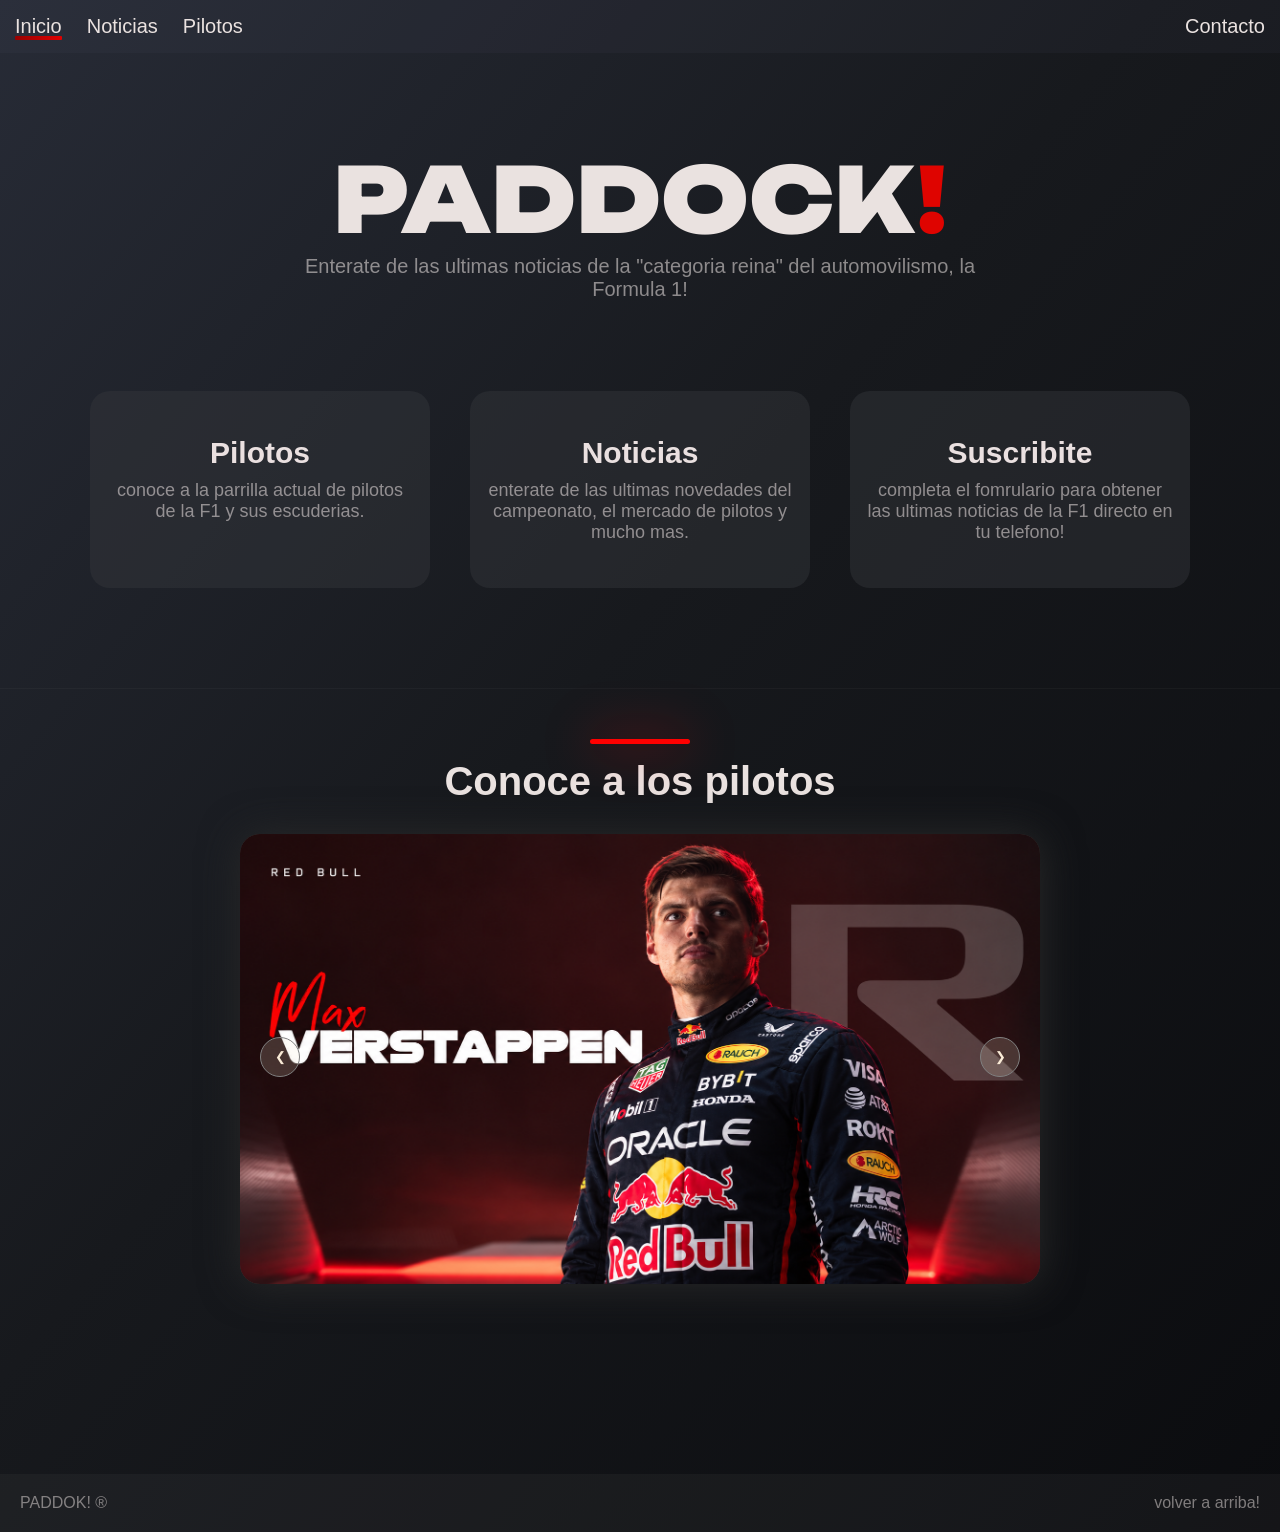
==== commit 40208e3b: "Detalles. Refine el media query de contacto y solucione un conflicto con la posición del footer. Ade" ====
--- a/index.html
+++ b/index.html
@@ -13,7 +13,7 @@
   <body>
     <header>
       <nav>
-        <a href="index.html">Inicio</a>
+        <a href="index.html" class="marcador">Inicio</a>
         <a href="noticias.html">Noticias</a>
         <a href="index.html#carrusel">Pilotos</a>
         <a href="contacto.html" class="a-contacto">Contacto</a>
@@ -45,14 +45,14 @@
         <h2>Conoce a los pilotos</h2>
         <div id="carruselImagenes">
           <button type="button" id="anterior">❮</button>
-          <img src="./img/MV.png" alt="" />
+          <img src="./img/MV.png" alt="Max Verstappen" />
           <button type="button" id="siguiente">❯</button>
         </div>
       </section>
     </main>
 
     <footer>
-      <p>PADDOK! ®</p>
+      <a href="#">PADDOK! ®</a>
       <a href="index.html">volver a arriba!</a>
     </footer>
   </body>
--- a/styles.css
+++ b/styles.css
@@ -15,14 +15,18 @@
 
 body {
   min-height: 100vh;
-  position: relative;
-}
-
+  display: flex;
+  flex-direction: column;
+}
+
+main {
+  flex: 1;
+}
 /* barra de navegacion: espaciado, padding, color, hover (todas las paginas)*/
 nav {
   display: flex;
   gap: 25px;
-  padding: 18px;
+  padding: 15px;
   background-color: rgba(86, 86, 117, 0.08);
 }
 
@@ -50,13 +54,14 @@
 .marcador:after {
   content: "";
   width: 100%;
-  height: 5px;
-
-  border-radius: 0px;
-  background-color: #df0400;
+  height: 4px;
+
+  border-radius: 1px;
+  background: linear-gradient(to left, rgb(225, 1, 1), rgb(150, 1, 1));
 
   position: absolute;
-  top: 20px;
+  top: 21px;
+  left: 0;
 }
 
 /*===============PAGINA PRINCIPAL=================*/
@@ -245,19 +250,12 @@
 
 /*footer, posicionamiento, contenido (todas las paginas)*/
 footer {
-  position: relative;
-  bottom: 0;
-
   padding: 20px;
   margin-top: 90px;
   background-color: rgba(88, 88, 88, 0.13);
 
   display: flex;
   justify-content: space-between;
-}
-
-footer p {
-  opacity: 50%;
 }
 
 footer a {
@@ -276,7 +274,7 @@
 /*===============PAGINA NOTICIAS=================*/
 
 /*contenedor de las noticias*/
-#noticias > h2 {
+#titulo-seccion {
   text-align: center;
   font-size: 40px;
   padding-top: 30px;
@@ -287,7 +285,7 @@
   display: block;
 }
 
-#noticias > h2::before {
+#titulo-seccion::before {
   content: "";
   width: 180px;
   height: 5px;
@@ -422,7 +420,7 @@
   font-family: "Outfit", sans-serif;
 }
 
-#p-interno {
+#p-formulario {
   font-size: 18px;
   color: #eae0e08e;
 
@@ -530,8 +528,33 @@
   font-family: Arial, "Helvetica Neue", Helvetica, sans-serif;
 }
 
-/*media query pagina principal*/
+/*media query's*/
+
 @media (max-width: 670px) {
+  /*============= PAGINA PRINCIPAL =============*/
+  nav {
+    gap: 20px;
+    padding: 14px;
+  }
+
+  nav a {
+    font-size: 16px;
+  }
+
+  .marcador:after {
+    height: 3px;
+    top: 17px;
+    left: 0;
+  }
+
+  footer {
+    padding: 14px;
+  }
+
+  footer a {
+    font-size: 13px;
+  }
+
   #bienvenida {
     margin-top: 45px;
     margin-bottom: 40px;
@@ -564,21 +587,23 @@
     min-width: 0px; /*sino, provoca desbordamiento*/
   }
 
+  .tarjeta h2 {
+    padding-bottom: 5px;
+    font-size: 22px;
+  }
+
+  .tarjeta p {
+    font-size: 15px;
+  }
+
   #carrusel {
-    padding: 30px 15px;
-    display: flex;
-    flex-direction: column;
-    justify-content: center;
-    align-items: center;
+    padding: 0px 15px;
+    min-width: 0px;
   }
 
   #carrusel h2 {
     font-size: 28px;
-
     margin: 60px 0px 15px 0px;
-
-    text-align: center;
-    position: relative;
   }
 
   #carrusel h2::before {
@@ -588,8 +613,7 @@
 
   #siguiente,
   #anterior {
-    top: 50%;
-    transform: translateY(-50%);
+    top: 45%;
   }
 
   #carruselImagenes button {
@@ -599,12 +623,124 @@
     padding: 0;
   }
 
-  nav {
-    gap: 20px;
-    padding: 14px;
-  }
-
-  nav a {
-    font-size: 18px;
-  }
-}
+  /*============= PAGINA NOTICIAS =============*/
+
+  #titulo-seccion {
+    font-size: 30px;
+    padding-top: 30px;
+    padding-bottom: 30px;
+  }
+
+  #titulo-seccion::before {
+    content: "";
+    width: 110px;
+    top: 65px;
+  }
+
+  #contenedor-noticias {
+    margin: 0px auto;
+    padding: 0 15px;
+
+    display: flex;
+    flex-direction: column;
+    flex-wrap: wrap;
+
+    gap: 15px;
+  }
+
+  .noticia {
+    min-width: 0px;
+    padding: 10px;
+    padding-bottom: 50px;
+  }
+
+  .noticia h2 {
+    font-size: 22px;
+    padding: 10px 0 5px 0px;
+  }
+
+  .noticia p {
+    font-size: 15px;
+  }
+
+  .info {
+    font-size: 12px;
+  }
+
+  /*============= PAGINA CONTACTO =============*/
+
+  .titulo {
+    font-size: 30px;
+    padding-top: 40px;
+  }
+
+  .titulo::before {
+    width: 55px;
+    bottom: 40px;
+  }
+
+  #sub-titulo {
+    font-size: 13px;
+    max-width: 300px;
+
+    margin: auto;
+    margin-bottom: 35px;
+  }
+
+  /*dentro del form*/
+  #formulario h3 {
+    font-size: 25px;
+  }
+
+  #p-formulario {
+    font-size: 13px;
+
+    margin-bottom: 22px;
+  }
+
+  #formulario {
+    width: calc(100% - 40px);
+    min-width: 0px;
+    padding: 20px;
+  }
+
+  #formulario input {
+    height: 35px;
+
+    margin-bottom: 15px;
+
+    font-size: 13px;
+  }
+
+  #formulario label {
+    font-size: 13px;
+    padding-bottom: 5px;
+  }
+
+  #boton {
+    padding: 10px;
+
+    font-size: 13px;
+    font-weight: 600;
+  }
+
+  .error {
+    font-size: 11px;
+    margin-top: -10px;
+    margin-bottom: 10px;
+  }
+
+  /*mensaje de SUSCRIPCION*/
+  #mensaje {
+    min-width: 0px;
+    width: calc(100% - 40px);
+    padding: 20px;
+  }
+
+  #mensaje p {
+    font-size: 14px;
+    margin-bottom: 5px;
+  }
+}
+
+/* luuxcascuello@gmail.com */
